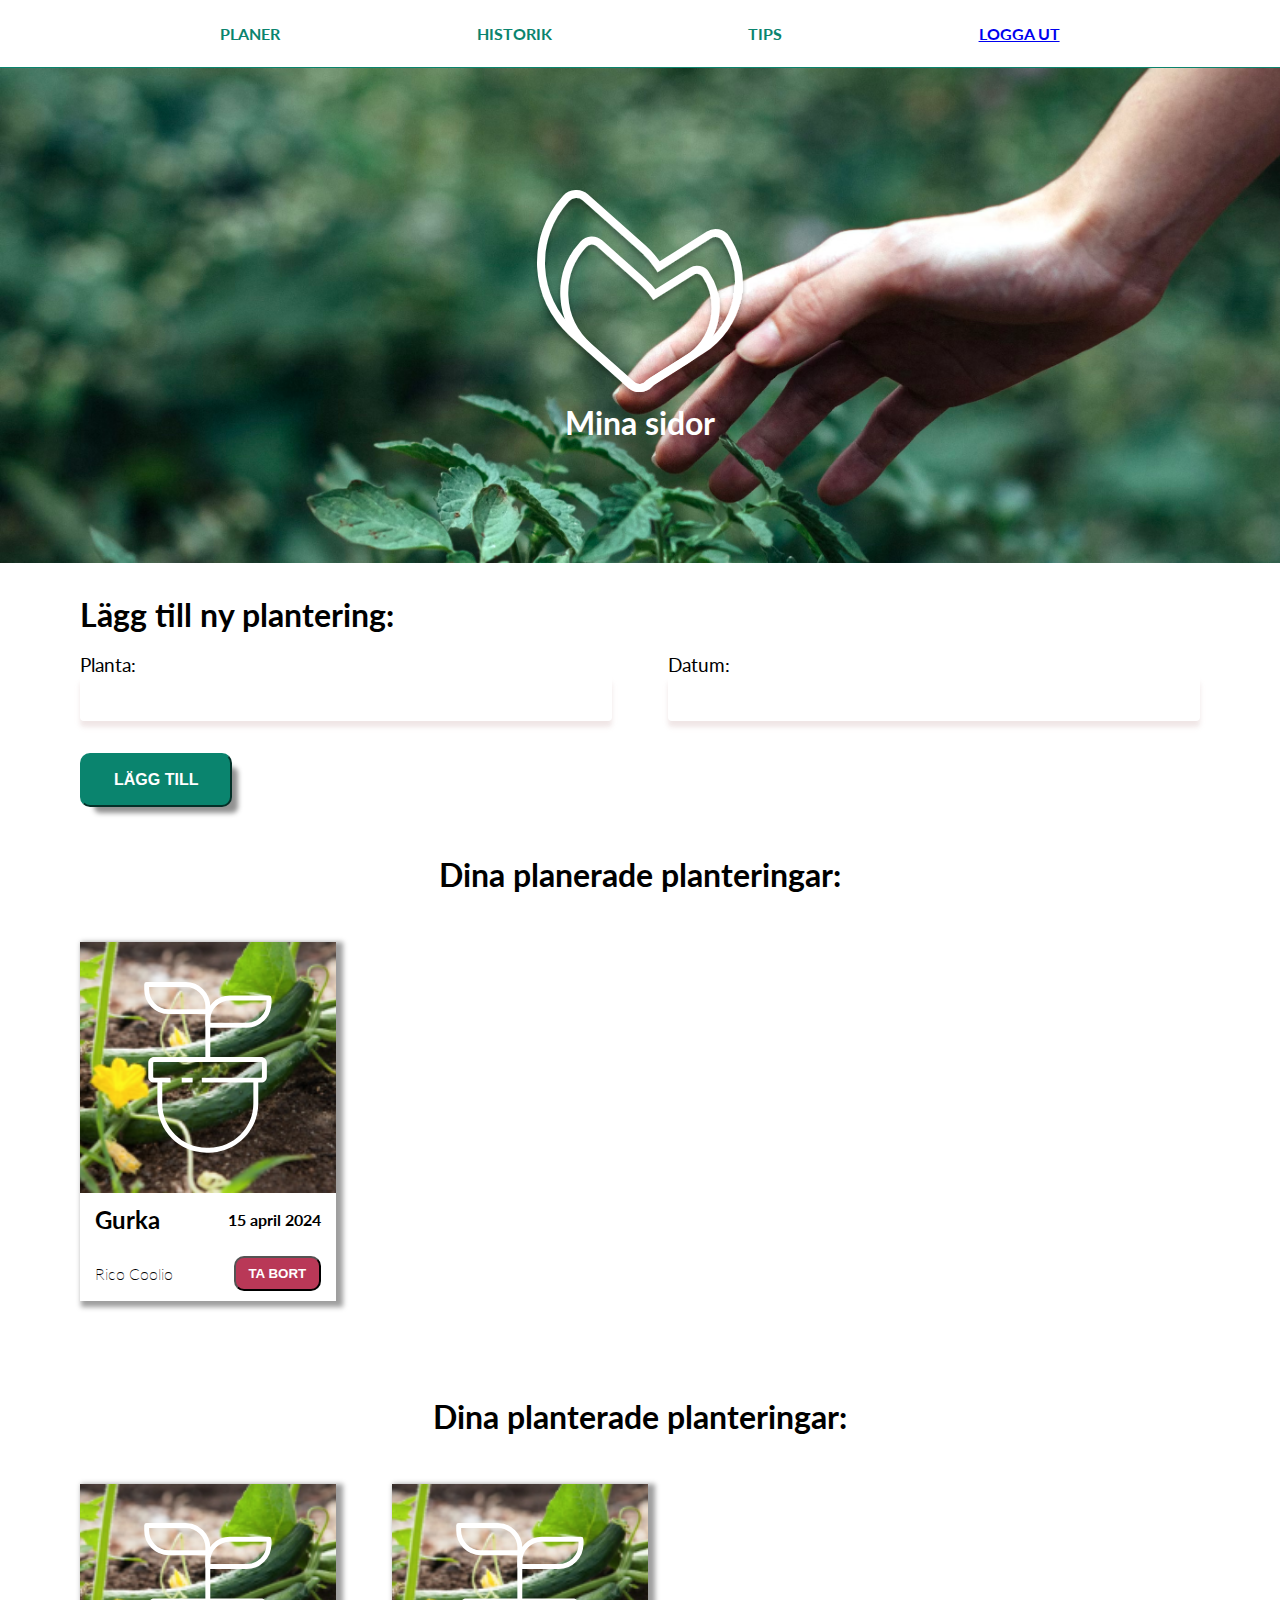
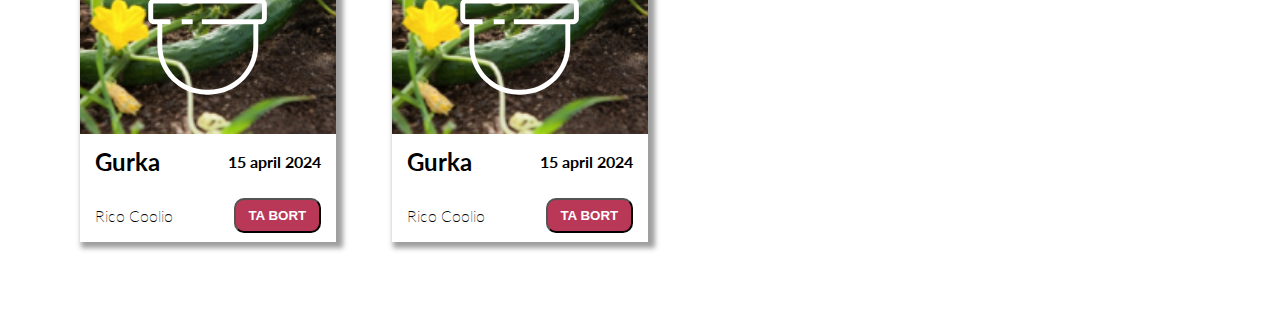
==== planer.html @ b391bf84 "Reorganizing styling, Adding pictures to assets folder" ====
<!DOCTYPE html>
<html lang="en">

<head>
    <meta charset="UTF-8">
    <meta name="viewport" content="width=device-width, initial-scale=1.0">
    <title>Planer</title>
    <link rel="stylesheet" href="mainStyle.css">
    <link rel="stylesheet" href="planerStyle.css">
    <link rel="preconnect" href="https://fonts.googleapis.com">
    <link rel="preconnect" href="https://fonts.gstatic.com" crossorigin>
    <link href="https://fonts.googleapis.com/css2?family=Lato&display=swap" rel="stylesheet">
    <link rel="stylesheet"
        href="https://fonts.googleapis.com/css2?family=Material+Symbols+Outlined:opsz,wght,FILL,GRAD@20..48,100..700,0..1,-50..200" />
</head>

<body>
    <header>
        <nav>
            <span>PLANER</span>
            <span>HISTORIK</span>
            <span>TIPS</span>
            <span><a href="/index.html">LOGGA UT</a></span>
        </nav>

        <div id="headerHandDiv">
            <span class="material-symbols-outlined">menu</span>
            <div>
                <img src="/assets/Logo.svg" alt="logo picture">
                <h1>Mina sidor</h1>
            </div>
        </div>
    </header>

    <main>

        <form>
            <h1>Lägg till ny plantering:</h1>
            <div id="wrapperNewPlant">
                <div>
                    <label>Planta:</label>
                    <input type="text">
                </div>
                <div>
                    <label>Datum:</label>
                    <input type="text">
                </div>
            </div>
            <button class="greenButton" id="addButton">LÄGG TILL</button>
        </form>

        <section>
            <h2>Dina planerade planteringar:</h2>
            <div class="plantWrapperDiv">

                <div class="card">
                    <div>
                        <img class="plantPic" src="/assets/1.png" alt="picture 1">
                        <img class="plantIcon" src="/assets/Group 3.svg" alt="plant icon">
                    </div>
                    <div>
                        <h4>Gurka</h4>
                        <p>15 april 2024</p>
                    </div>
                    <div>
                        <p>Rico Coolio</p>
                        <button>TA BORT</button>
                        <span class="material-symbols-outlined">delete</span>
                    </div>
                </div>
            </div>
        </section>

        <section>
            <h2>Dina planterade planteringar:</h2>
            <div class="plantWrapperDiv">

                <div class="card">
                    <div>
                        <img class="plantPic" src="/assets/1.png" alt="picture 1">
                        <img class="plantIcon" src="/assets/Group 3.svg" alt="plant icon">
                    </div>
                    <div>
                        <h4>Gurka</h4>
                        <p>15 april 2024</p>
                    </div>
                    <div>
                        <p>Rico Coolio</p>
                        <button>TA BORT</button>
                        <span class="material-symbols-outlined">delete</span>
                    </div>
                </div>
                <div class="card">
                    <div>
                        <img class="plantPic" src="/assets/1.png" alt="picture 1">
                        <img class="plantIcon" src="/assets/Group 3.svg" alt="plant icon">
                    </div>
                    <div>
                        <h4>Gurka</h4>
                        <p>15 april 2024</p>
                    </div>
                    <div>
                        <p>Rico Coolio</p>
                        <button>TA BORT</button>
                        <span class="material-symbols-outlined">delete</span>
                    </div>
                </div>
            </div>
        </section>

    </main>

    <footer>

    </footer>
</body>

</html>
---- mainStyle.css ----
* {
  padding: 0;
  margin: 0;
}

html {
  font-family: "Lato", sans-serif;
  --green-main-color: #0a846e;
}

.greenButton {
  padding: 1rem 2rem 1rem 2rem;
  background-color: var(--green-main-color);
  color: white;
  font-weight: bold;
  font-size: 1rem;
  border-color: var(--green-main-color);
  box-shadow: 10px 10px 5px -4px rgba(0, 0, 0, 0.43);
  -webkit-box-shadow: 10px 10px 5px -4px rgba(0, 0, 0, 0.43);
  -moz-box-shadow: 10px 10px 5px -4px rgba(0, 0, 0, 0.43);
  border-radius: 10px;
}

#planteringSection {
  display: flex;
  flex-direction: column;
}

h2 {
  font-size: 2rem;
  text-align: center;
}

.planteringWrapperDiv {
  display: grid;
  grid-template-areas:
    "a b c"
    "d e f";
  grid-template-columns: repeat(3, 20vw);
  grid-template-rows: repeat(2, 28vw);
  padding: 3rem 15% 3rem 15%;
  justify-content: space-evenly;
  row-gap: 25px;
}

.card {
  display: grid;
  grid-template-areas: "pic" "titleDate" "creatorButton";
  grid-template-rows: 70% 15% 15%;
  box-shadow: 4px 3px 5px 3px rgba(0, 0, 0, 0.38);
  -webkit-box-shadow: 4px 3px 5px 3px rgba(0, 0, 0, 0.38);
  -moz-box-shadow: 4px 3px 5px 3px rgba(0, 0, 0, 0.38);
}

.card > div:first-of-type {
  display: flex;
  grid-area: pic;
  justify-content: center;
  align-items: center;
  overflow: hidden;
}

.plantPic {
  display: flex;
  z-index: 0;
  flex-grow: 1;
  align-self: stretch;
}

.plantIcon {
  position: absolute;
  max-width: 10%;
}

.card > div:nth-of-type(2) {
  grid-area: titleDate;
  display: grid;
  grid-template-areas: "title date";
  grid-template-columns: repeat(2 1fr);
  justify-content: space-between;
  align-items: center;
  padding: 0 15px 0 15px;
  z-index: 1;
}

.card h4 {
  font-size: 1.5rem;
}

.card > div:nth-of-type(2) > p {
  font-weight: bold;
}

.card > div:nth-of-type(3) {
  grid-area: creatorButton;
  display: grid;
  grid-template-areas: "creator deleteButton";
  grid-template-columns: repeat(2 1fr);
  justify-content: space-between;
  align-items: center;
  padding: 0 15px 0 15px;
  z-index: 1;
}

.card > div:nth-of-type(3) > p {
  font-weight: 200;
}

.card > div:nth-of-type(3) > button {
  background-color: rgb(185, 56, 87);
  color: white;
  font-weight: bold;
  padding: 0.5rem 0.8rem 0.5rem 0.8rem;
  border-radius: 10px;
  border-color: 1px solid rgb(185, 56, 87);
}

.card > div:nth-of-type(3) > span {
  display: none;
}

/*<<<<<<<<<<<<<<<<<<<<<<  MOBILE >>>>>>>>>>>>>>>>>>>>>>>>*/
@media only screen and (max-width: 851px) {
  .greenButton {
    padding: 0.7rem 1rem 0.7rem 1rem;
    font-weight: bold;
    font-size: 1rem;
    border-radius: 10px;
  }

  /*---------- MOBILE PLANTERING SECTION --------------*/
  #planteringSection h2 {
    font-size: 1.5rem;
  }

  .planteringWrapperDiv {
    display: grid;
    grid-template-areas:
      "a b"
      "c d"
      "e f";
    grid-template-columns: repeat(2, 40vw);
    grid-template-rows: repeat(3, 60vw);
    padding: 1rem;
    justify-content: space-evenly;
    row-gap: 15px;
    margin: 1rem 0 1rem 0;
    padding: 0;
  }

  .plantPic {
    display: flex;
    z-index: 0;
  }

  .plantIcon {
    max-width: 20%;
  }

  .card > div:nth-of-type(2) {
    padding: 5px;
  }

  .card h4 {
    font-size: 0.9rem;
  }

  .card > div:nth-of-type(2) > p {
    font-size: 0.8rem;
    text-align: end;
  }

  .card > div:nth-of-type(3) {
    padding: 5px;
    z-index: 1;
  }

  .card > div:nth-of-type(3) > p {
    font-weight: 200;
    font-size: 0.8rem;
  }

  .card > div:nth-of-type(3) > button {
    display: none;
  }

  .card > div:nth-of-type(3) > span {
    display: block;
    color: red;
    font-size: 1.2rem;
  }
}
---- planerStyle.css ----
header {
  display: grid;
  grid-template-areas:
    "nav"
    "headerHandDiv";
}

nav {
  grid-area: nav;
  display: flex;
  justify-content: space-evenly;
  align-items: center;
  color: var(--green-main-color);
  font-weight: bold;
  border-bottom: 1px solid var(--green-main-color);
  padding: 1.5rem;
}

#headerHandDiv {
  grid-area: headerHandDiv;
  display: flex;
  flex-direction: column;
  justify-content: center;
  background: url("assets/hand.avif") no-repeat center center/cover;
  height: 55vh;
  width: 100%;
  text-align: center;
  color: white;
}

#headerHandDiv > span {
  display: none;
}

main {
  margin: 2rem 5rem 2rem 5rem;
}

form {
  display: flex;
  flex-direction: column;
  color: black;
}

#wrapperNewPlant {
  display: grid;
  grid-template-areas: "planta datum";
  column-gap: 5%;
  margin-top: 1.2rem;
}

#wrapperNewPlant div {
  display: flex;
  flex-direction: column;
}

#wrapperNewPlant label {
  font-size: 1.2rem;
}

#wrapperNewPlant input {
  font-size: 2.5rem;
  border-radius: 4px;
  border: none;
  box-shadow: 0px 6px 5px 0px rgba(235, 222, 222, 0.75);
  -webkit-box-shadow: 0px 6px 5px 0px rgba(235, 222, 222, 0.75);
  -moz-box-shadow: 0px 6px 5px 0px rgba(235, 222, 222, 0.75);
}

#addButton {
  margin-top: 2rem;
  width: fit-content;
  align-self: flex-start;
}

h2 {
  margin-top: 3rem;
  font-size: 2rem;
}

.plantWrapperDiv {
  display: grid;
  grid-template-areas: "a b c";
  grid-template-columns: repeat(3, 20vw);
  grid-template-rows: 28vw;
  padding: 3rem 0 3rem 0;
  justify-content: start;
  column-gap: 5%;
}

/* >>>>>>>>>>>>>>>> MOBILE >>>>>>>>>>>>>>>>>*/
@media only screen and (max-width: 851px) {
  nav {
    display: none;
  }

  #headerHandDiv {
    position: relative;
  }

  #headerHandDiv > span {
    display: block;
    position: absolute;
    top: 1rem;
    right: 1rem;
    transform: scale(1.5);
  }

  h1 {
    align-self: center;
    margin-bottom: 1rem;
  }

  main {
    margin: 2rem 1rem 2rem 1rem;
  }

  #wrapperNewPlant {
    grid-template-areas: "planta" "datum";
    row-gap: 10px;
  }

  #wrapperNewPlant input {
    width: 100%;
  }

  #addButton {
    align-self: center;
  }

  .plantWrapperDiv {
    display: grid;
    grid-template-areas: "a b";
    grid-template-columns: repeat(2, 40vw);
    grid-template-rows: 50vw;
    padding: 1rem 0 1rem 0;
    justify-content: start;
    column-gap: 5%;
  }

  /*mobile PLANT SECTIONS */
  h2 {
    font-size: 1.2rem;
  }

  .planteringWrapperDiv {
    display: grid;
    grid-template-areas: "a b";
    grid-template-columns: repeat(2, 40%);
    grid-template-rows: 60vw;
    padding: 1rem;
    justify-content: space-evenly;
    row-gap: 15px;
    margin: 1rem 0 1rem 0;
    padding: 0;
  }
}
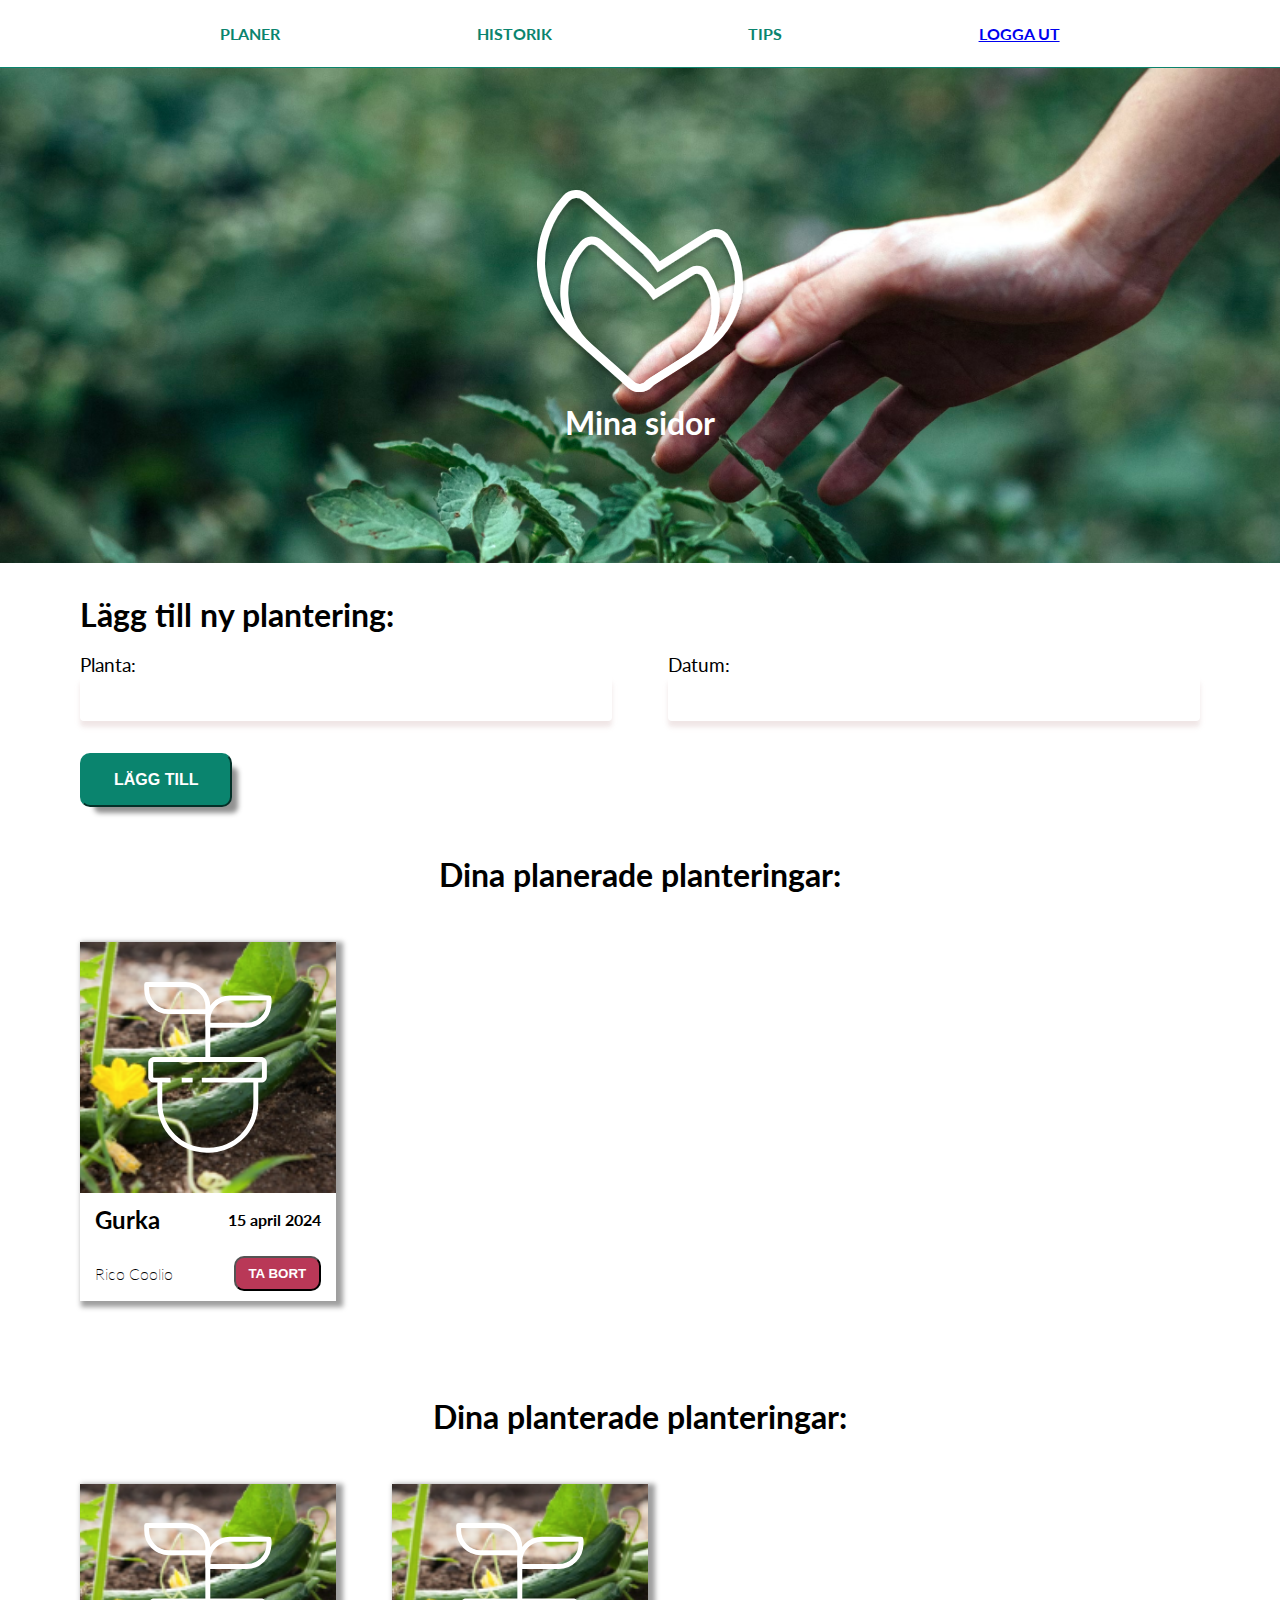
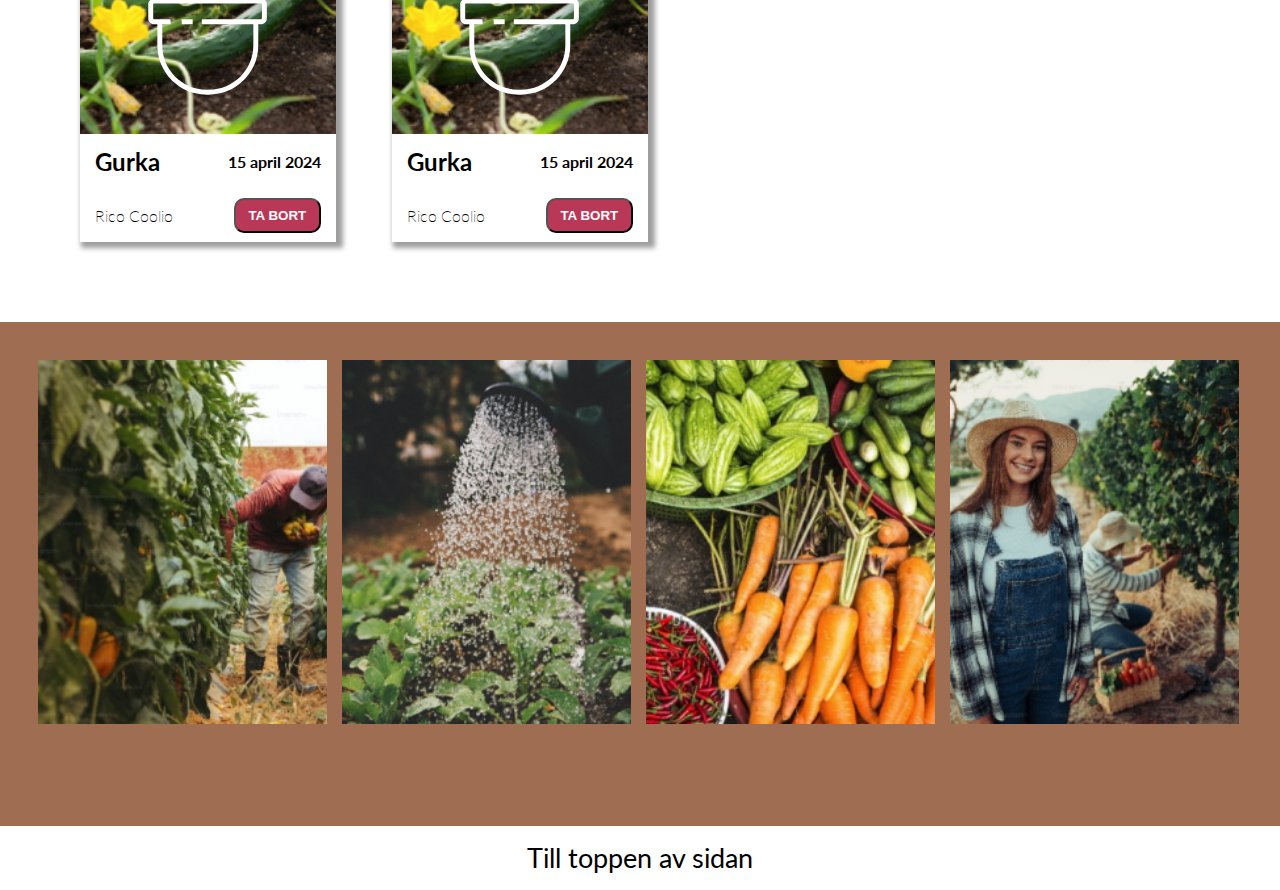
==== commit 0b46443f: "Adding mobile pictures to footer, footer styling" ====
--- a/planer.html
+++ b/planer.html
@@ -111,6 +111,23 @@
     </main>
 
     <footer>
+        <div id="footerMobile">
+            <img src="/assets/Rectangle 46.png" alt="footer picture 1">
+            <img src="/assets/Rectangle 47.png" alt="footer picture 2">
+            <img src="/assets/Rectangle 48.png" alt="footer picture 3">
+            <img src="/assets/Rectangle 49.png" alt="footer picture 4">
+        </div>
+
+        <div id="footerDesktop">
+            <img src="/assets/Rectangle 26.png" alt="footer picture 1">
+            <img src="/assets/Rectangle 27.png" alt="footer picture 2">
+            <img src="/assets/Rectangle 28.png" alt="footer picture 3">
+            <img src="/assets/Rectangle 29.png" alt="footer picture 4">
+        </div>
+
+        <a href="#headerHandDiv" id="toTheTop">
+            <p>Till toppen av sidan</p>
+        </a>
 
     </footer>
 </body>
--- a/planerStyle.css
+++ b/planerStyle.css
@@ -86,6 +86,43 @@
   padding: 3rem 0 3rem 0;
   justify-content: start;
   column-gap: 5%;
+}
+
+footer {
+  display: grid;
+  grid-template-areas: "images" "toTheTopButton";
+  grid-template-columns: 1fr;
+  grid-template-rows: 100% 4rem;
+}
+
+#footerMobile {
+  display: none;
+}
+
+#footerDesktop {
+  background-image: url("assets/Rectangle\ 37.png");
+  background-repeat: no-repeat;
+  background-size: cover;
+  display: grid;
+  grid-template-areas: "pic1 pic2 pic3 pic4";
+  grid-template-rows: auto;
+  grid-template-columns: repeat(4, 1fr);
+  padding: 2rem;
+}
+
+footer div img {
+  margin: 2%;
+  width: 95%;
+}
+
+#toTheTop {
+  background-color: white;
+  color: black;
+  text-decoration: none;
+  font-size: 1.7rem;
+  display: flex;
+  justify-content: center;
+  align-items: center;
 }
 
 /* >>>>>>>>>>>>>>>> MOBILE >>>>>>>>>>>>>>>>>*/
@@ -154,4 +191,31 @@
     margin: 1rem 0 1rem 0;
     padding: 0;
   }
-}
+
+  #footerMobile {
+    background-image: url("assets/Rectangle\ 37.png");
+    background-repeat: no-repeat;
+    background-size: cover;
+    display: grid;
+    grid-template-areas:
+      "pic1 pic2"
+      "pic3 pic4";
+    grid-template-rows: auto auto;
+    grid-template-columns: repeat(2, 1fr);
+    padding: 1rem;
+  }
+
+  #footerDesktop {
+    display: none;
+  }
+
+  #footerMobile img {
+    margin: 2%;
+    width: 94%;
+  }
+
+  /* mobile footer*/
+  #toTheTop p {
+    font-size: 1.2rem;
+  }
+}
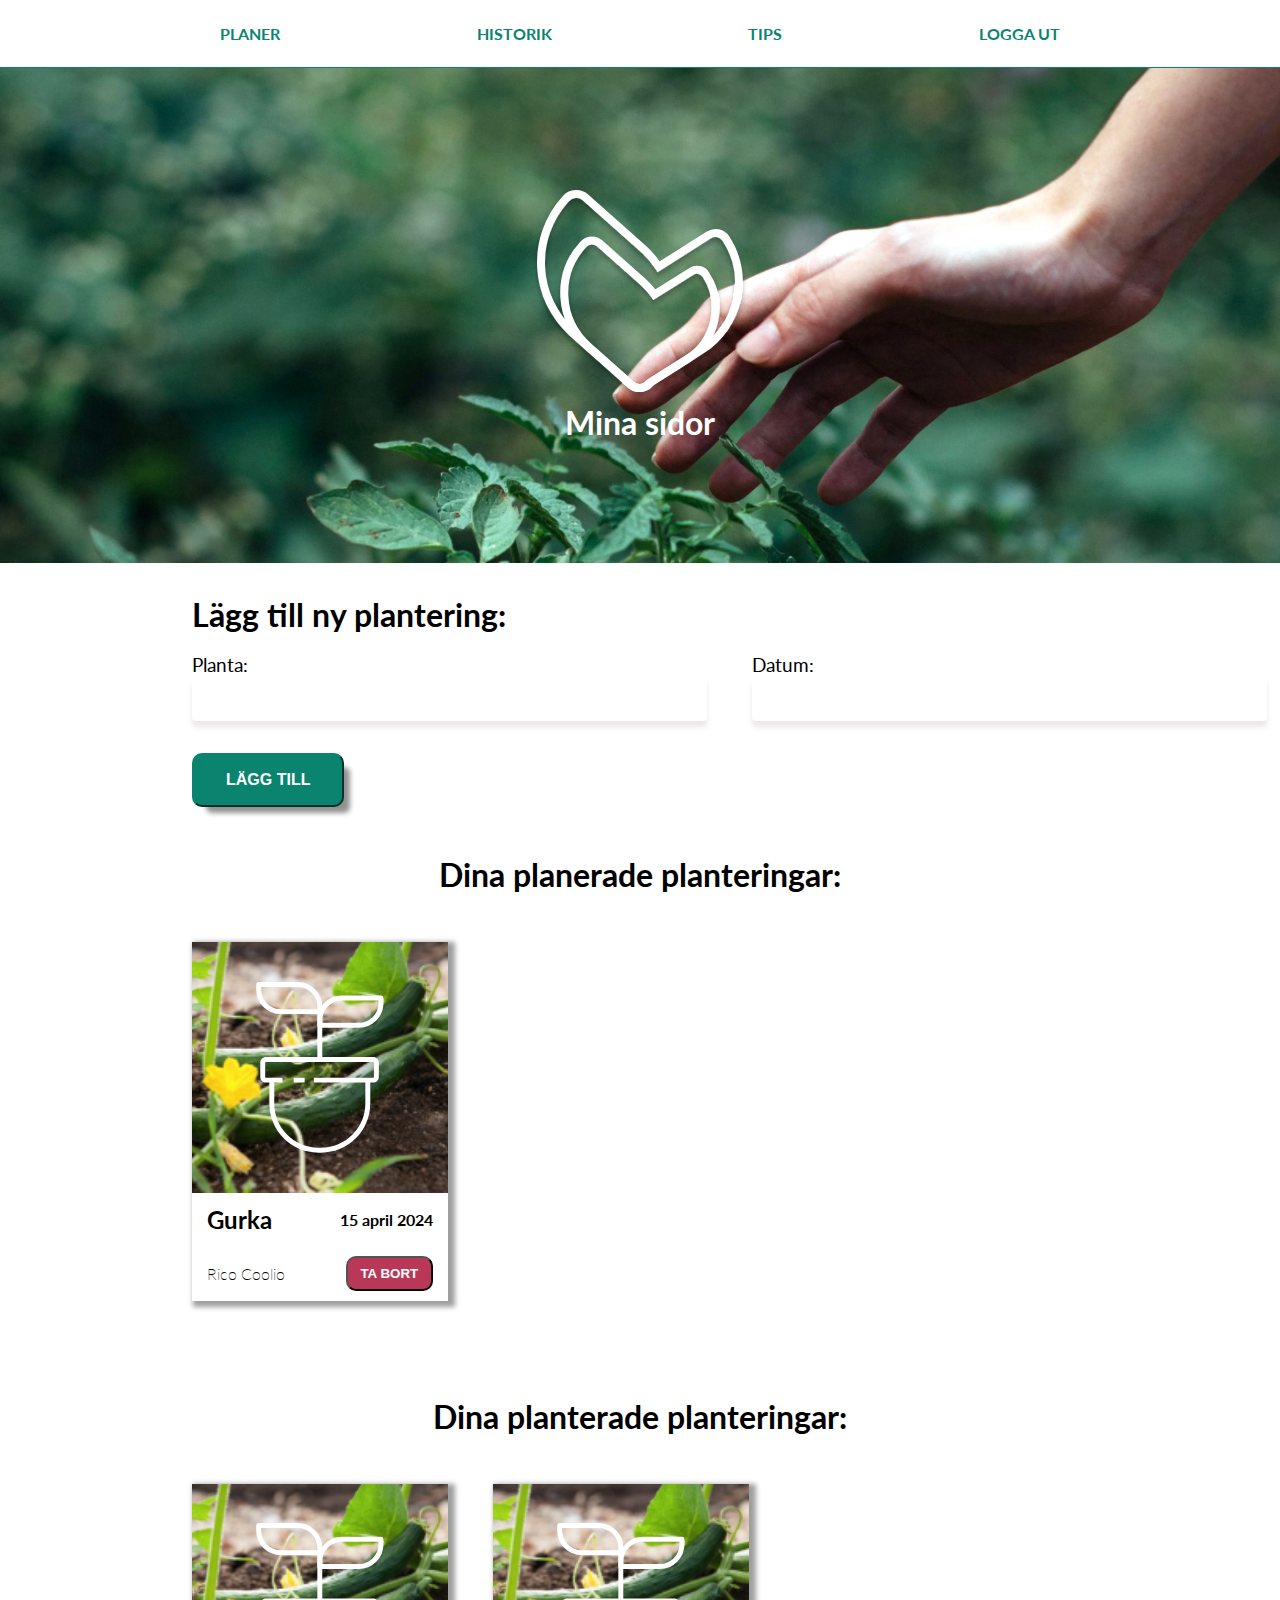
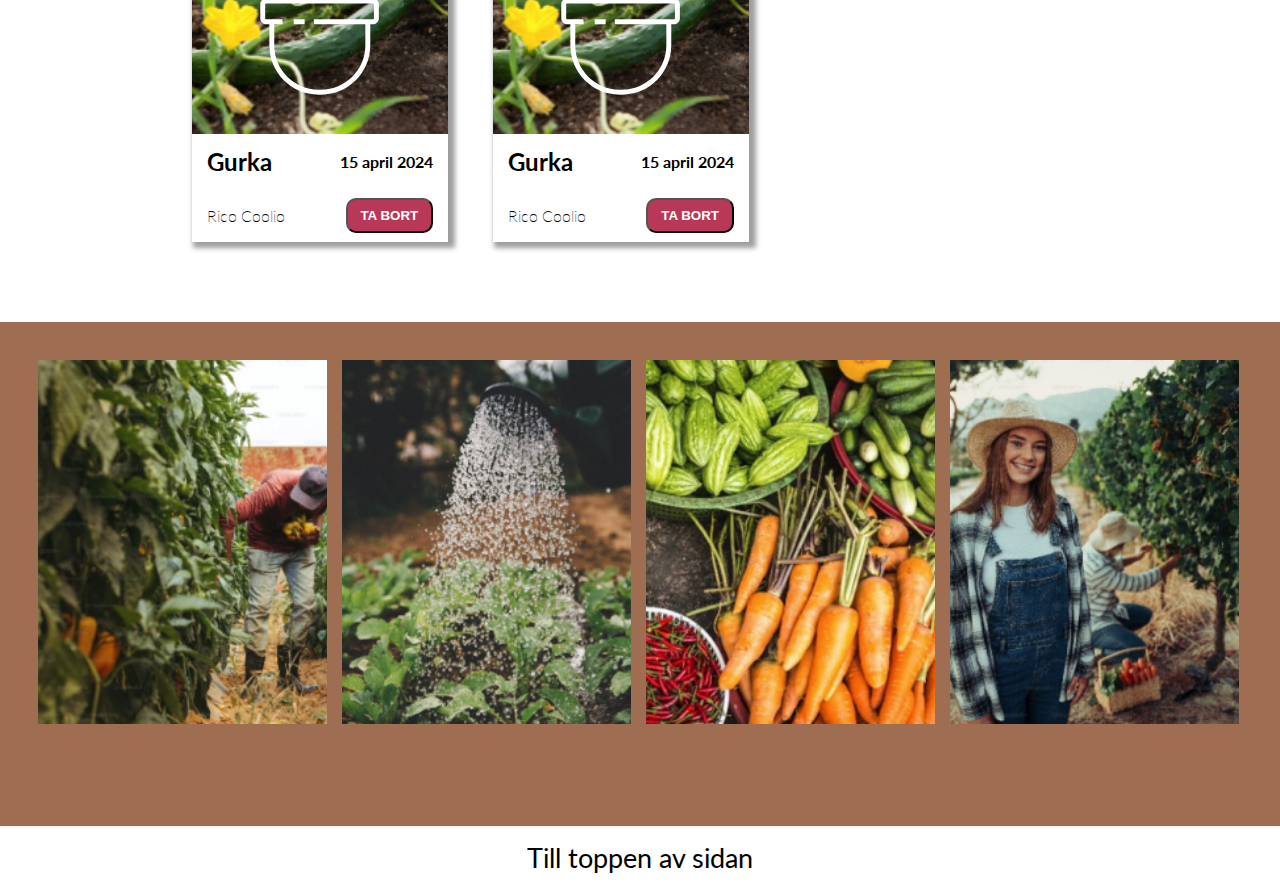
==== commit 564e1483: "Navigation styling" ====
--- a/planer.html
+++ b/planer.html
@@ -17,9 +17,9 @@
 <body>
     <header>
         <nav>
-            <span>PLANER</span>
-            <span>HISTORIK</span>
-            <span>TIPS</span>
+            <span><a href="/index.html">PLANER</a></span>
+            <span><a href="/index.html">HISTORIK</a></span>
+            <span><a href="/index.html">TIPS</a></span>
             <span><a href="/index.html">LOGGA UT</a></span>
         </nav>
 
--- a/mainStyle.css
+++ b/mainStyle.css
@@ -6,6 +6,23 @@
 html {
   font-family: "Lato", sans-serif;
   --green-main-color: #0a846e;
+}
+
+a,
+a:active {
+  text-decoration: none;
+  color: var(--green-main-color);
+}
+
+nav {
+  grid-area: nav;
+  display: flex;
+  justify-content: space-evenly;
+  align-items: center;
+  color: var(--green-main-color);
+  font-weight: bold;
+  border-bottom: 1px solid var(--green-main-color);
+  padding: 1.5rem;
 }
 
 .greenButton {
@@ -30,6 +47,8 @@
   font-size: 2rem;
   text-align: center;
 }
+
+/*--- PLANTERING SECTION with card ---*/
 
 .planteringWrapperDiv {
   display: grid;
@@ -128,7 +147,7 @@
     border-radius: 10px;
   }
 
-  /*---------- MOBILE PLANTERING SECTION --------------*/
+  /*---------- MOBILE PLANTERING SECTION with card--------------*/
   #planteringSection h2 {
     font-size: 1.5rem;
   }
--- a/planerStyle.css
+++ b/planerStyle.css
@@ -3,17 +3,6 @@
   grid-template-areas:
     "nav"
     "headerHandDiv";
-}
-
-nav {
-  grid-area: nav;
-  display: flex;
-  justify-content: space-evenly;
-  align-items: center;
-  color: var(--green-main-color);
-  font-weight: bold;
-  border-bottom: 1px solid var(--green-main-color);
-  padding: 1.5rem;
 }
 
 #headerHandDiv {
@@ -33,7 +22,7 @@
 }
 
 main {
-  margin: 2rem 5rem 2rem 5rem;
+  margin: 2rem 15% 2rem 15%;
 }
 
 form {
